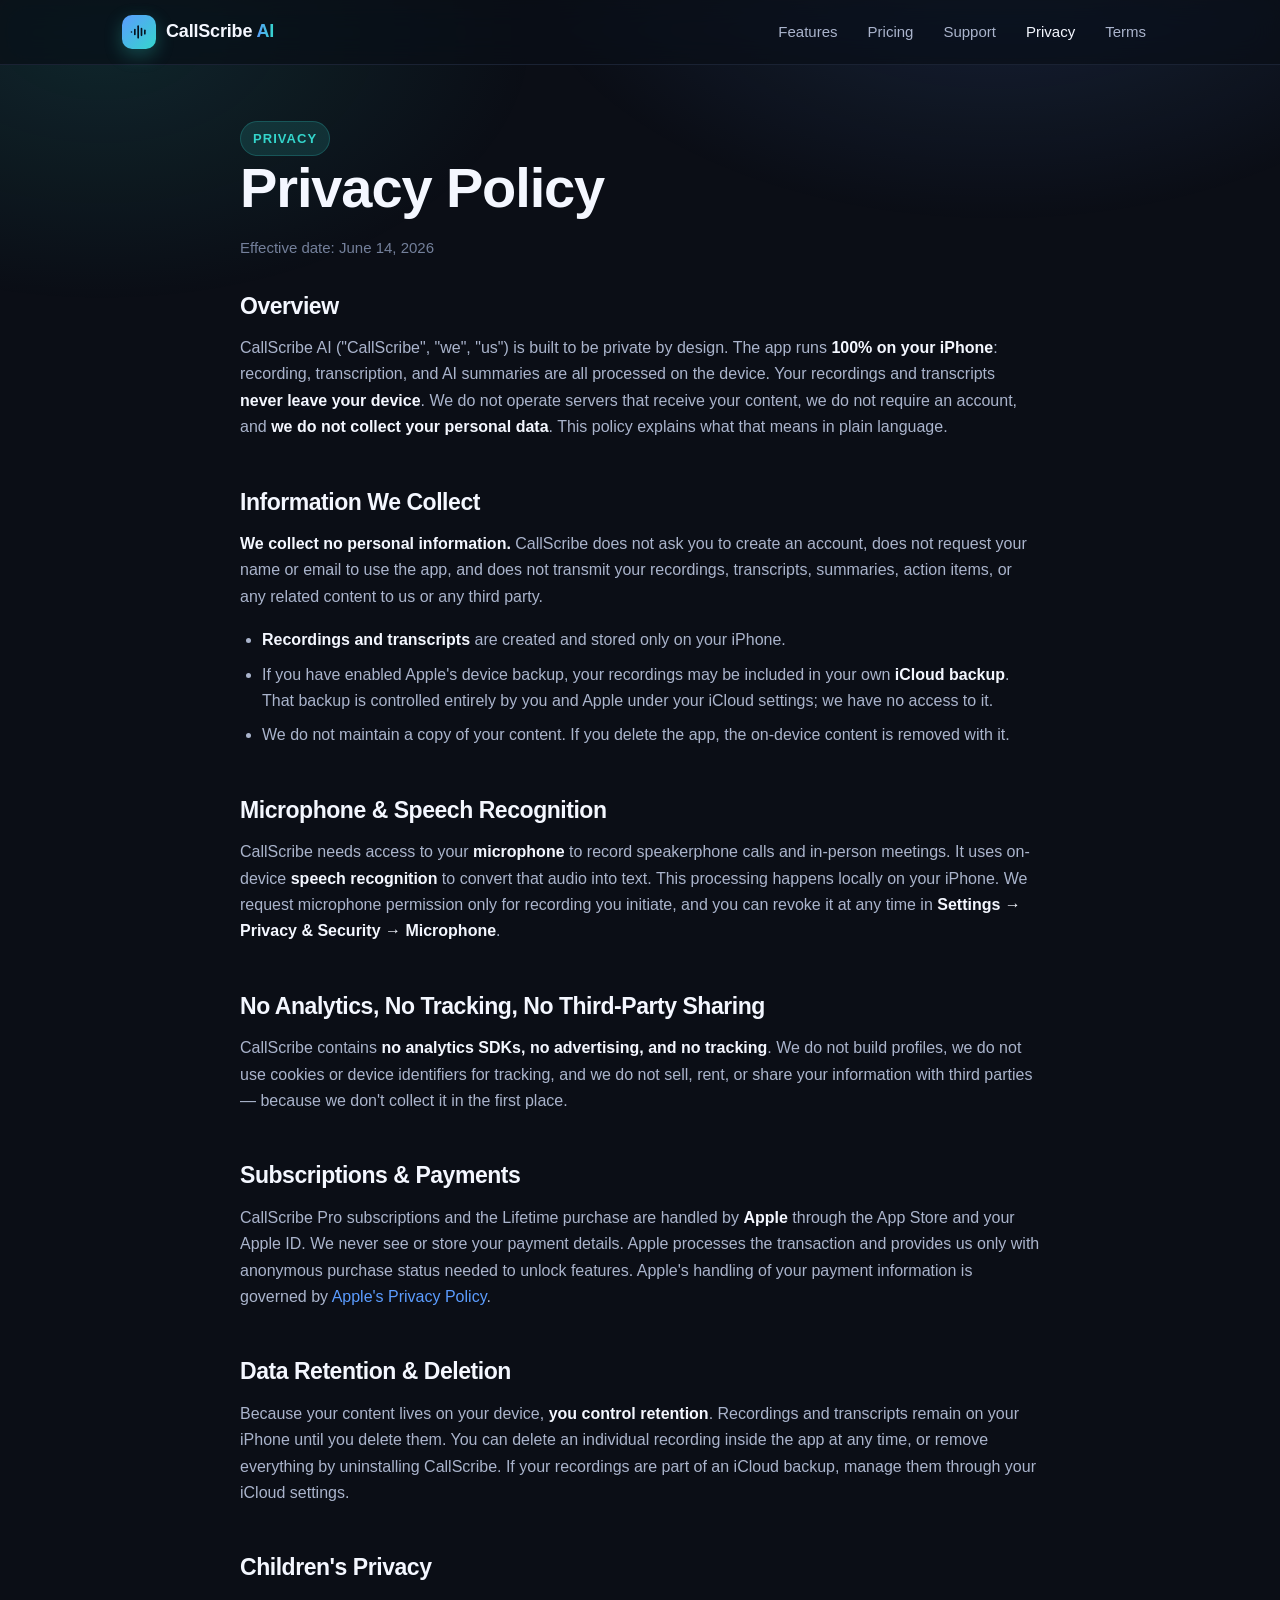
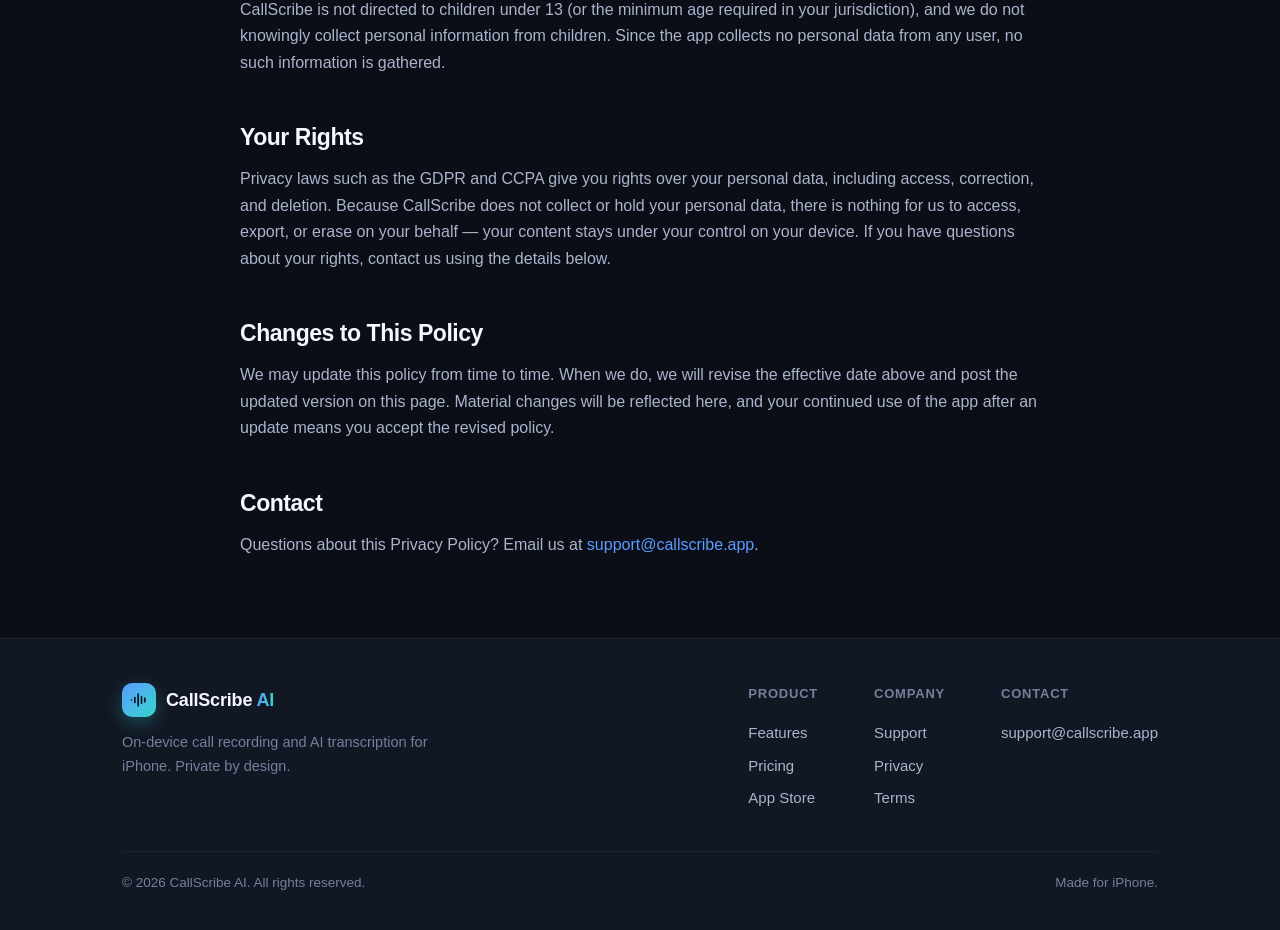
==== privacy.html @ 43c540bc "CallScribe AI — marketing, support, privacy & terms site Co-Authored-By: Claude Opus 4.8 (1M context" ====
<!DOCTYPE html>
<html lang="en">
<head>
  <meta charset="UTF-8" />
  <meta name="viewport" content="width=device-width, initial-scale=1" />
  <title>Privacy Policy — CallScribe AI</title>
  <meta name="description" content="CallScribe AI privacy policy. CallScribe is an on-device app that collects no data — recordings and transcripts never leave your iPhone." />
  <meta name="theme-color" content="#0b0e16" />
  <link rel="stylesheet" href="styles.css" />
</head>
<body>
  <header class="site-header">
    <div class="container nav">
      <a class="brand" href="index.html">
        <span class="logo-mark" aria-hidden="true">
          <svg viewBox="0 0 24 24" fill="none" stroke="#06121f" stroke-width="2" stroke-linecap="round"><line x1="3" y1="12" x2="3" y2="12"/><line x1="7" y1="9" x2="7" y2="15"/><line x1="11" y1="5" x2="11" y2="19"/><line x1="15" y1="8" x2="15" y2="16"/><line x1="19" y1="10" x2="19" y2="14"/></svg>
        </span>
        <span>CallScribe <span class="accent">AI</span></span>
      </a>
      <nav class="nav-links" aria-label="Primary">
        <a href="index.html#features">Features</a>
        <a href="index.html#pricing">Pricing</a>
        <a href="support.html">Support</a>
        <a href="privacy.html" class="active">Privacy</a>
        <a href="terms.html">Terms</a>
      </nav>
    </div>
  </header>

  <main>
    <div class="container">
      <article class="doc">
        <span class="eyebrow">Privacy</span>
        <h1>Privacy Policy</h1>
        <p class="eff-date">Effective date: June 14, 2026</p>

        <h2>Overview</h2>
        <p>
          CallScribe AI ("CallScribe", "we", "us") is built to be private by design. The app runs
          <strong>100% on your iPhone</strong>: recording, transcription, and AI summaries are all
          processed on the device. Your recordings and transcripts <strong>never leave your device</strong>.
          We do not operate servers that receive your content, we do not require an account, and
          <strong>we do not collect your personal data</strong>. This policy explains what that means in plain language.
        </p>

        <h2>Information We Collect</h2>
        <p>
          <strong>We collect no personal information.</strong> CallScribe does not ask you to create an
          account, does not request your name or email to use the app, and does not transmit your
          recordings, transcripts, summaries, action items, or any related content to us or any third party.
        </p>
        <ul>
          <li><strong>Recordings and transcripts</strong> are created and stored only on your iPhone.</li>
          <li>If you have enabled Apple's device backup, your recordings may be included in your own
            <strong>iCloud backup</strong>. That backup is controlled entirely by you and Apple under your
            iCloud settings; we have no access to it.</li>
          <li>We do not maintain a copy of your content. If you delete the app, the on-device content is removed with it.</li>
        </ul>

        <h2>Microphone &amp; Speech Recognition</h2>
        <p>
          CallScribe needs access to your <strong>microphone</strong> to record speakerphone calls and
          in-person meetings. It uses on-device <strong>speech recognition</strong> to convert that audio
          into text. This processing happens locally on your iPhone. We request microphone permission only
          for recording you initiate, and you can revoke it at any time in <strong>Settings → Privacy &amp;
          Security → Microphone</strong>.
        </p>

        <h2>No Analytics, No Tracking, No Third-Party Sharing</h2>
        <p>
          CallScribe contains <strong>no analytics SDKs, no advertising, and no tracking</strong>. We do not
          build profiles, we do not use cookies or device identifiers for tracking, and we do not sell, rent,
          or share your information with third parties — because we don't collect it in the first place.
        </p>

        <h2>Subscriptions &amp; Payments</h2>
        <p>
          CallScribe Pro subscriptions and the Lifetime purchase are handled by <strong>Apple</strong> through
          the App Store and your Apple ID. We never see or store your payment details. Apple processes the
          transaction and provides us only with anonymous purchase status needed to unlock features.
          Apple's handling of your payment information is governed by
          <a href="https://www.apple.com/legal/privacy/" target="_blank" rel="noopener">Apple's Privacy Policy</a>.
        </p>

        <h2>Data Retention &amp; Deletion</h2>
        <p>
          Because your content lives on your device, <strong>you control retention</strong>. Recordings and
          transcripts remain on your iPhone until you delete them. You can delete an individual recording
          inside the app at any time, or remove everything by uninstalling CallScribe. If your recordings are
          part of an iCloud backup, manage them through your iCloud settings.
        </p>

        <h2>Children's Privacy</h2>
        <p>
          CallScribe is not directed to children under 13 (or the minimum age required in your jurisdiction),
          and we do not knowingly collect personal information from children. Since the app collects no
          personal data from any user, no such information is gathered.
        </p>

        <h2>Your Rights</h2>
        <p>
          Privacy laws such as the GDPR and CCPA give you rights over your personal data, including access,
          correction, and deletion. Because CallScribe does not collect or hold your personal data, there is
          nothing for us to access, export, or erase on your behalf — your content stays under your control on
          your device. If you have questions about your rights, contact us using the details below.
        </p>

        <h2>Changes to This Policy</h2>
        <p>
          We may update this policy from time to time. When we do, we will revise the effective date above and
          post the updated version on this page. Material changes will be reflected here, and your continued use
          of the app after an update means you accept the revised policy.
        </p>

        <h2>Contact</h2>
        <p>
          Questions about this Privacy Policy? Email us at
          <a href="mailto:support@callscribe.app">support@callscribe.app</a>.
        </p>
      </article>
    </div>
  </main>

  <footer class="site-footer">
    <div class="container">
      <div class="footer-grid">
        <div class="footer-brand">
          <a class="brand" href="index.html">
            <span class="logo-mark" aria-hidden="true">
              <svg viewBox="0 0 24 24" fill="none" stroke="#06121f" stroke-width="2" stroke-linecap="round"><line x1="3" y1="12" x2="3" y2="12"/><line x1="7" y1="9" x2="7" y2="15"/><line x1="11" y1="5" x2="11" y2="19"/><line x1="15" y1="8" x2="15" y2="16"/><line x1="19" y1="10" x2="19" y2="14"/></svg>
            </span>
            <span>CallScribe <span class="accent">AI</span></span>
          </a>
          <p>On-device call recording and AI transcription for iPhone. Private by design.</p>
        </div>
        <div class="footer-links">
          <div class="footer-col">
            <h4>Product</h4>
            <a href="index.html#features">Features</a>
            <a href="index.html#pricing">Pricing</a>
            <a href="#">App Store</a>
          </div>
          <div class="footer-col">
            <h4>Company</h4>
            <a href="support.html">Support</a>
            <a href="privacy.html">Privacy</a>
            <a href="terms.html">Terms</a>
          </div>
          <div class="footer-col">
            <h4>Contact</h4>
            <a href="mailto:support@callscribe.app">support@callscribe.app</a>
          </div>
        </div>
      </div>
      <div class="footer-bottom">
        <span>&copy; 2026 CallScribe AI. All rights reserved.</span>
        <span>Made for iPhone.</span>
      </div>
    </div>
  </footer>
</body>
</html>
---- styles.css ----
/* CallScribe AI — shared stylesheet
   Dark, premium theme. Self-contained, no external dependencies. */

:root {
  --bg: #0b0e16;
  --bg-elev: #121724;
  --bg-elev-2: #161d2e;
  --border: #222b40;
  --border-soft: #1a2233;
  --text: #f4f7ff;
  --text-dim: #aab4cc;
  --text-faint: #74809b;
  --blue: #5b9cff;
  --teal: #34d6cc;
  --blue-soft: rgba(91, 156, 255, 0.14);
  --teal-soft: rgba(52, 214, 204, 0.14);
  --shadow: 0 18px 50px rgba(0, 0, 0, 0.45);
  --radius: 16px;
  --radius-sm: 11px;
  --maxw: 1080px;
  --font: -apple-system, BlinkMacSystemFont, "Segoe UI", Roboto, Helvetica,
    Arial, "Apple Color Emoji", "Segoe UI Emoji", sans-serif;
}

* {
  box-sizing: border-box;
}

html {
  scroll-behavior: smooth;
}

body {
  margin: 0;
  font-family: var(--font);
  background: var(--bg);
  color: var(--text);
  line-height: 1.65;
  font-size: 17px;
  -webkit-font-smoothing: antialiased;
  text-rendering: optimizeLegibility;
}

/* Ambient background glow */
body::before {
  content: "";
  position: fixed;
  inset: 0;
  z-index: -1;
  background:
    radial-gradient(700px 420px at 78% -8%, rgba(91, 156, 255, 0.16), transparent 70%),
    radial-gradient(620px 380px at 8% 4%, rgba(52, 214, 204, 0.12), transparent 70%);
  pointer-events: none;
}

a {
  color: var(--blue);
  text-decoration: none;
}

a:hover {
  text-decoration: underline;
}

img,
svg {
  vertical-align: middle;
}

.container {
  width: 100%;
  max-width: var(--maxw);
  margin: 0 auto;
  padding: 0 22px;
}

/* ---------- Header / nav ---------- */
.site-header {
  position: sticky;
  top: 0;
  z-index: 50;
  backdrop-filter: saturate(160%) blur(14px);
  -webkit-backdrop-filter: saturate(160%) blur(14px);
  background: rgba(11, 14, 22, 0.72);
  border-bottom: 1px solid var(--border-soft);
}

.nav {
  display: flex;
  align-items: center;
  justify-content: space-between;
  gap: 16px;
  height: 64px;
}

.brand {
  display: inline-flex;
  align-items: center;
  gap: 10px;
  font-weight: 700;
  font-size: 18px;
  color: var(--text);
  letter-spacing: -0.01em;
}

.brand:hover {
  text-decoration: none;
}

.brand .logo-mark {
  display: inline-flex;
  width: 34px;
  height: 34px;
  align-items: center;
  justify-content: center;
  border-radius: 10px;
  background: linear-gradient(135deg, var(--blue), var(--teal));
  box-shadow: 0 6px 18px rgba(52, 214, 204, 0.28);
}

.brand .logo-mark svg {
  width: 20px;
  height: 20px;
}

.brand .accent {
  background: linear-gradient(90deg, var(--blue), var(--teal));
  -webkit-background-clip: text;
  background-clip: text;
  -webkit-text-fill-color: transparent;
}

.nav-links {
  display: flex;
  align-items: center;
  gap: 6px;
  flex-wrap: wrap;
}

.nav-links a {
  color: var(--text-dim);
  font-size: 15px;
  font-weight: 500;
  padding: 8px 12px;
  border-radius: 9px;
}

.nav-links a:hover {
  color: var(--text);
  background: var(--bg-elev);
  text-decoration: none;
}

.nav-links a.active {
  color: var(--text);
}

/* ---------- Buttons ---------- */
.btn {
  display: inline-flex;
  align-items: center;
  gap: 9px;
  padding: 13px 22px;
  border-radius: 12px;
  font-weight: 600;
  font-size: 16px;
  border: 1px solid transparent;
  cursor: pointer;
  transition: transform 0.12s ease, box-shadow 0.2s ease, background 0.2s ease;
}

.btn:hover {
  text-decoration: none;
  transform: translateY(-1px);
}

.btn-primary {
  background: linear-gradient(135deg, var(--blue), var(--teal));
  color: #06121f;
  box-shadow: 0 10px 30px rgba(91, 156, 255, 0.32);
}

.btn-primary:hover {
  box-shadow: 0 14px 38px rgba(52, 214, 204, 0.4);
}

.btn-ghost {
  background: var(--bg-elev);
  border-color: var(--border);
  color: var(--text);
}

.btn-ghost:hover {
  border-color: var(--blue);
}

.btn .store-svg {
  width: 20px;
  height: 20px;
}

/* ---------- Sections ---------- */
section {
  padding: 72px 0;
}

.section-tight {
  padding: 48px 0;
}

.eyebrow {
  display: inline-flex;
  align-items: center;
  gap: 8px;
  font-size: 13px;
  font-weight: 700;
  letter-spacing: 0.08em;
  text-transform: uppercase;
  color: var(--teal);
  background: var(--teal-soft);
  border: 1px solid rgba(52, 214, 204, 0.22);
  padding: 6px 12px;
  border-radius: 999px;
}

h1,
h2,
h3 {
  letter-spacing: -0.02em;
  line-height: 1.15;
  margin: 0 0 14px;
}

h1 {
  font-size: clamp(34px, 6vw, 56px);
  font-weight: 800;
}

h2 {
  font-size: clamp(26px, 4vw, 36px);
  font-weight: 750;
}

h3 {
  font-size: 19px;
  font-weight: 700;
}

.lead {
  font-size: clamp(17px, 2.2vw, 20px);
  color: var(--text-dim);
  max-width: 640px;
}

.section-head {
  max-width: 680px;
  margin: 0 auto 44px;
  text-align: center;
}

.section-head .lead {
  margin: 0 auto;
}

/* ---------- Hero ---------- */
.hero {
  padding: 88px 0 64px;
  text-align: center;
}

.hero .gradient-text {
  background: linear-gradient(90deg, var(--blue), var(--teal));
  -webkit-background-clip: text;
  background-clip: text;
  -webkit-text-fill-color: transparent;
}

.hero .lead {
  margin: 0 auto 30px;
}

.hero-cta {
  display: flex;
  gap: 14px;
  justify-content: center;
  flex-wrap: wrap;
  margin-bottom: 16px;
}

.hero-note {
  font-size: 14px;
  color: var(--text-faint);
}

/* Waveform decoration */
.waveform-deco {
  display: flex;
  align-items: center;
  justify-content: center;
  gap: 5px;
  height: 56px;
  margin: 36px auto 0;
  max-width: 420px;
}

.waveform-deco span {
  width: 5px;
  border-radius: 999px;
  background: linear-gradient(180deg, var(--blue), var(--teal));
  opacity: 0.85;
}

/* ---------- Trust / Private by design ---------- */
.trust {
  background:
    linear-gradient(180deg, rgba(91, 156, 255, 0.05), rgba(52, 214, 204, 0.03));
  border-top: 1px solid var(--border-soft);
  border-bottom: 1px solid var(--border-soft);
}

.trust-grid {
  display: grid;
  grid-template-columns: repeat(auto-fit, minmax(220px, 1fr));
  gap: 18px;
  margin-top: 8px;
}

.trust-card {
  background: var(--bg-elev);
  border: 1px solid var(--border);
  border-radius: var(--radius);
  padding: 24px;
}

.trust-card .icon-badge {
  margin-bottom: 14px;
}

/* ---------- Icon badge ---------- */
.icon-badge {
  display: inline-flex;
  width: 46px;
  height: 46px;
  align-items: center;
  justify-content: center;
  border-radius: 12px;
  background: var(--blue-soft);
  border: 1px solid rgba(91, 156, 255, 0.22);
  color: var(--blue);
}

.icon-badge.teal {
  background: var(--teal-soft);
  border-color: rgba(52, 214, 204, 0.22);
  color: var(--teal);
}

.icon-badge svg {
  width: 24px;
  height: 24px;
}

/* ---------- Features grid ---------- */
.features-grid {
  display: grid;
  grid-template-columns: repeat(auto-fill, minmax(280px, 1fr));
  gap: 18px;
}

.feature-card {
  background: var(--bg-elev);
  border: 1px solid var(--border);
  border-radius: var(--radius);
  padding: 24px;
  transition: border-color 0.2s ease, transform 0.15s ease;
}

.feature-card:hover {
  border-color: rgba(91, 156, 255, 0.45);
  transform: translateY(-2px);
}

.feature-card .icon-badge {
  margin-bottom: 14px;
}

.feature-card h3 {
  margin-bottom: 6px;
}

.feature-card p {
  color: var(--text-dim);
  margin: 0;
  font-size: 15.5px;
}

/* ---------- Pricing ---------- */
.pricing-grid {
  display: grid;
  grid-template-columns: repeat(auto-fit, minmax(250px, 1fr));
  gap: 20px;
  align-items: stretch;
}

.price-card {
  position: relative;
  background: var(--bg-elev);
  border: 1px solid var(--border);
  border-radius: var(--radius);
  padding: 28px 24px;
  display: flex;
  flex-direction: column;
}

.price-card.featured {
  border-color: var(--teal);
  box-shadow: 0 0 0 1px rgba(52, 214, 204, 0.35), var(--shadow);
  background: linear-gradient(180deg, var(--bg-elev-2), var(--bg-elev));
}

.price-badge {
  position: absolute;
  top: -12px;
  left: 50%;
  transform: translateX(-50%);
  background: linear-gradient(135deg, var(--blue), var(--teal));
  color: #06121f;
  font-size: 12px;
  font-weight: 700;
  letter-spacing: 0.04em;
  text-transform: uppercase;
  padding: 5px 14px;
  border-radius: 999px;
  white-space: nowrap;
}

.price-card .plan-name {
  font-size: 15px;
  font-weight: 700;
  color: var(--text-dim);
  text-transform: uppercase;
  letter-spacing: 0.05em;
}

.price-card .price {
  font-size: 38px;
  font-weight: 800;
  margin: 12px 0 2px;
  letter-spacing: -0.02em;
}

.price-card .price span {
  font-size: 16px;
  font-weight: 600;
  color: var(--text-faint);
}

.price-card .price-sub {
  color: var(--teal);
  font-size: 14.5px;
  font-weight: 600;
  margin-bottom: 6px;
  min-height: 21px;
}

.price-card p.note {
  color: var(--text-dim);
  font-size: 14.5px;
  margin: 4px 0 0;
}

/* ---------- FAQ teaser & accordion ---------- */
.faq-list {
  max-width: 760px;
  margin: 0 auto;
  display: flex;
  flex-direction: column;
  gap: 12px;
}

details.faq {
  background: var(--bg-elev);
  border: 1px solid var(--border);
  border-radius: var(--radius-sm);
  padding: 4px 20px;
  transition: border-color 0.2s ease;
}

details.faq[open] {
  border-color: rgba(91, 156, 255, 0.4);
}

details.faq summary {
  list-style: none;
  cursor: pointer;
  font-weight: 650;
  font-size: 16.5px;
  padding: 16px 0;
  display: flex;
  align-items: center;
  justify-content: space-between;
  gap: 12px;
}

details.faq summary::-webkit-details-marker {
  display: none;
}

details.faq summary::after {
  content: "+";
  font-size: 22px;
  font-weight: 400;
  color: var(--teal);
  line-height: 1;
  transition: transform 0.2s ease;
}

details.faq[open] summary::after {
  content: "\2212"; /* minus */
}

details.faq .faq-body {
  color: var(--text-dim);
  padding: 0 0 18px;
  font-size: 15.5px;
}

details.faq .faq-body p:first-child {
  margin-top: 0;
}

details.faq .faq-body p:last-child {
  margin-bottom: 0;
}

/* ---------- Callout / fine print ---------- */
.callout {
  background: var(--bg-elev);
  border: 1px solid var(--border);
  border-left: 3px solid var(--blue);
  border-radius: var(--radius-sm);
  padding: 18px 20px;
  color: var(--text-dim);
  font-size: 14.5px;
  margin: 28px auto 0;
  max-width: 760px;
}

.callout strong {
  color: var(--text);
}

.center {
  text-align: center;
}

.mt-24 {
  margin-top: 24px;
}

/* ---------- Legal / document pages ---------- */
.doc {
  max-width: 800px;
  margin: 0 auto;
  padding: 56px 0 40px;
}

.doc .eff-date {
  color: var(--text-faint);
  font-size: 15px;
  margin-bottom: 8px;
}

.doc h2 {
  font-size: 23px;
  margin-top: 40px;
  padding-top: 8px;
}

.doc h2:first-of-type {
  margin-top: 24px;
}

.doc p,
.doc li {
  color: var(--text-dim);
  font-size: 16px;
}

.doc ul {
  padding-left: 22px;
}

.doc li {
  margin-bottom: 8px;
}

.doc strong {
  color: var(--text);
}

.doc a {
  word-break: break-word;
}

/* ---------- Support page bits ---------- */
.contact-card {
  background: linear-gradient(180deg, var(--bg-elev-2), var(--bg-elev));
  border: 1px solid var(--border);
  border-radius: var(--radius);
  padding: 28px;
  max-width: 760px;
  margin: 0 auto 36px;
  display: flex;
  gap: 20px;
  align-items: center;
  flex-wrap: wrap;
}

.contact-card .icon-badge {
  flex-shrink: 0;
}

.contact-card .contact-text {
  flex: 1;
  min-width: 220px;
}

.contact-card .contact-text p {
  margin: 4px 0 0;
  color: var(--text-dim);
  font-size: 15px;
}

.contact-card a.email {
  font-size: 19px;
  font-weight: 700;
}

/* ---------- Footer ---------- */
.site-footer {
  border-top: 1px solid var(--border-soft);
  background: var(--bg-elev);
  padding: 44px 0 36px;
  margin-top: 24px;
}

.footer-grid {
  display: flex;
  justify-content: space-between;
  gap: 28px;
  flex-wrap: wrap;
  align-items: flex-start;
}

.footer-brand {
  max-width: 320px;
}

.footer-brand p {
  color: var(--text-faint);
  font-size: 14.5px;
  margin: 12px 0 0;
}

.footer-links {
  display: flex;
  gap: 56px;
  flex-wrap: wrap;
}

.footer-col h4 {
  font-size: 13px;
  letter-spacing: 0.06em;
  text-transform: uppercase;
  color: var(--text-faint);
  margin: 0 0 12px;
}

.footer-col a {
  display: block;
  color: var(--text-dim);
  font-size: 15px;
  padding: 4px 0;
}

.footer-col a:hover {
  color: var(--text);
}

.footer-bottom {
  margin-top: 36px;
  padding-top: 20px;
  border-top: 1px solid var(--border-soft);
  color: var(--text-faint);
  font-size: 13.5px;
  display: flex;
  justify-content: space-between;
  flex-wrap: wrap;
  gap: 10px;
}

/* ---------- Responsive ---------- */
@media (max-width: 640px) {
  body {
    font-size: 16px;
  }

  section {
    padding: 56px 0;
  }

  .hero {
    padding: 60px 0 48px;
  }

  .nav-links {
    gap: 2px;
  }

  .nav-links a {
    padding: 8px 9px;
    font-size: 14px;
  }

  .footer-links {
    gap: 40px;
  }
}
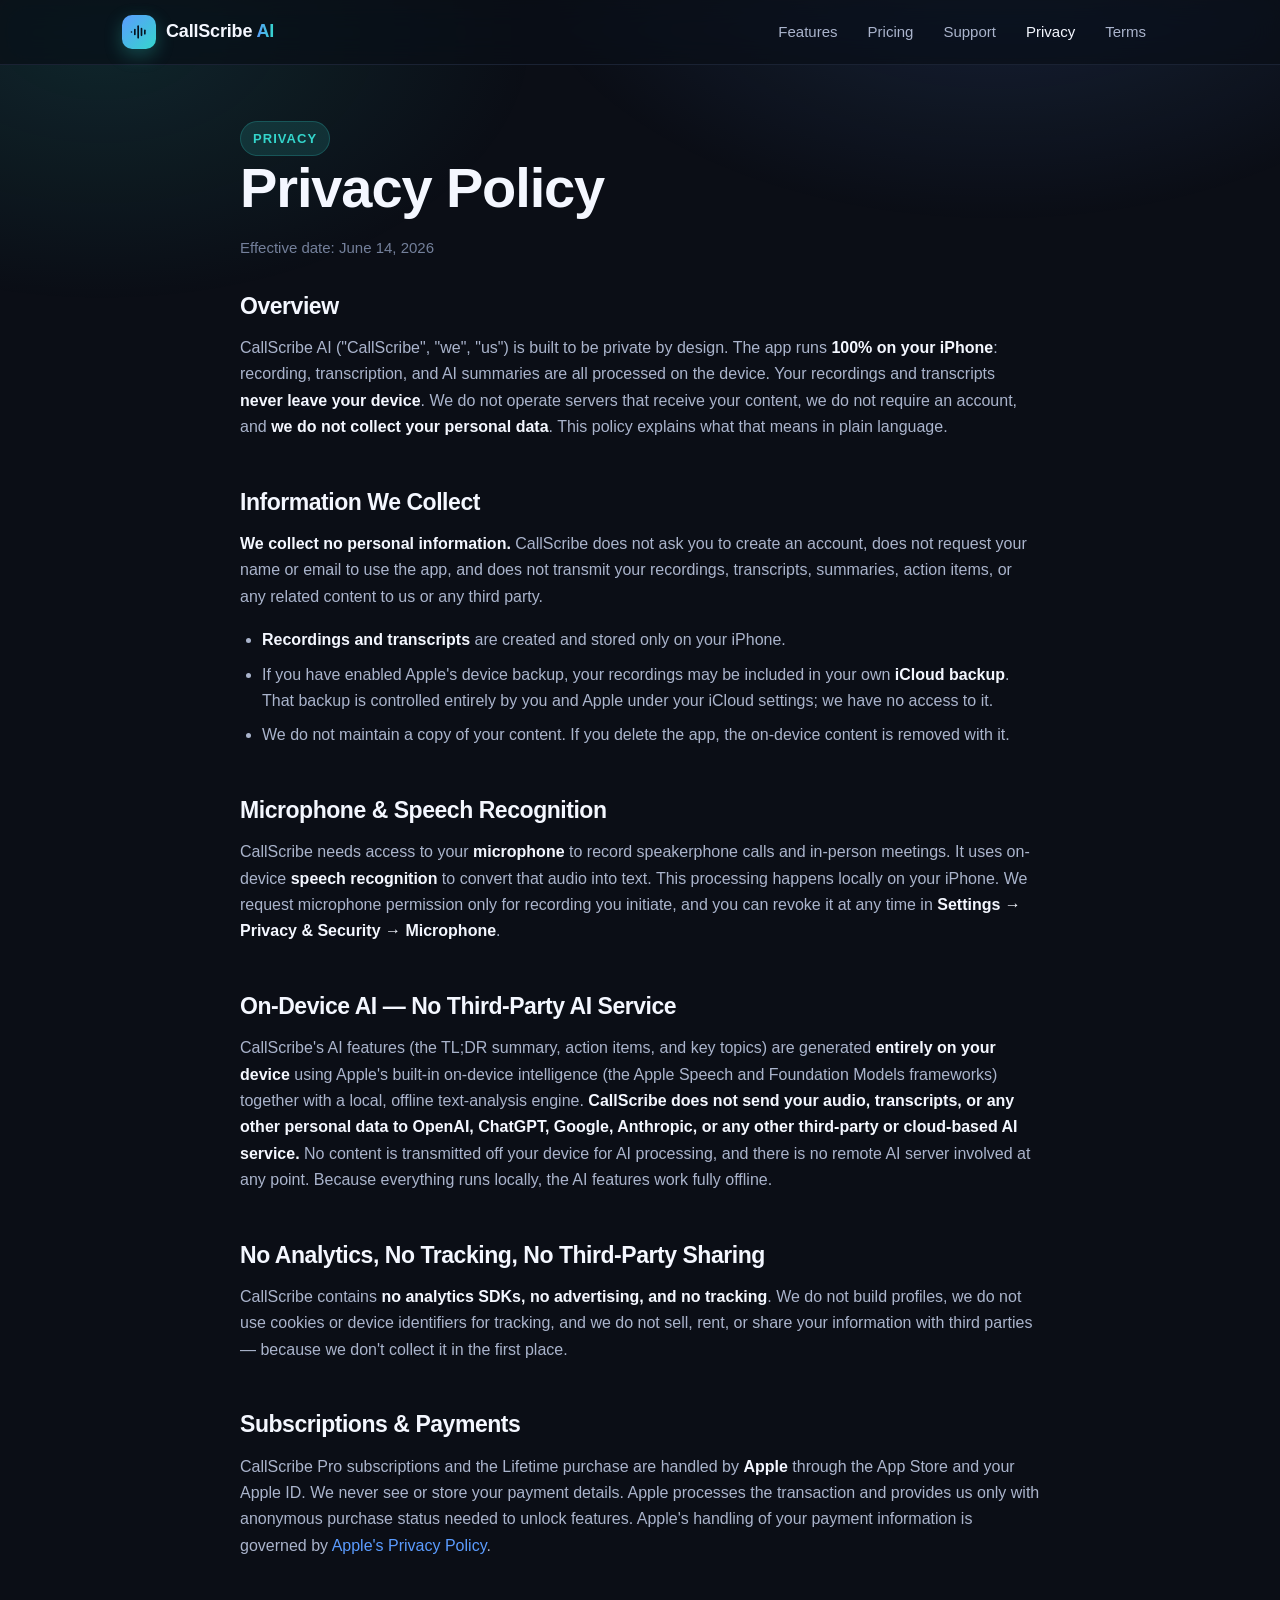
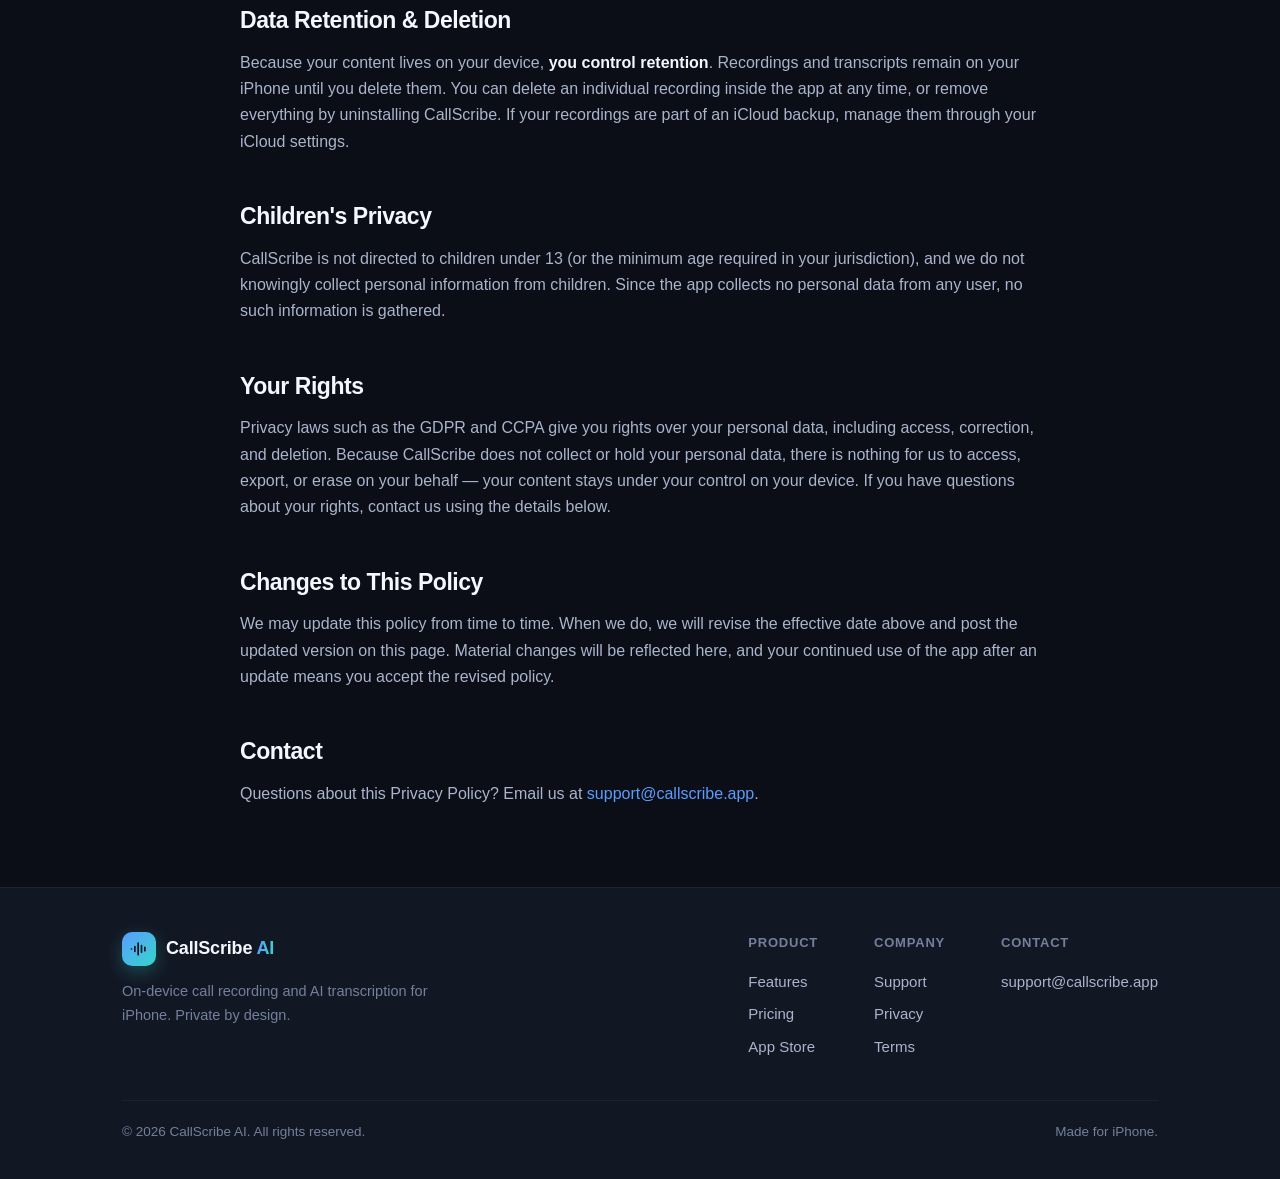
==== commit 4af9f527: "privacy: add explicit On-Device AI / no third-party AI service section Addresses App Store review 5." ====
--- a/privacy.html
+++ b/privacy.html
@@ -64,6 +64,18 @@
           into text. This processing happens locally on your iPhone. We request microphone permission only
           for recording you initiate, and you can revoke it at any time in <strong>Settings → Privacy &amp;
           Security → Microphone</strong>.
+        </p>
+
+        <h2>On-Device AI — No Third-Party AI Service</h2>
+        <p>
+          CallScribe's AI features (the TL;DR summary, action items, and key topics) are generated
+          <strong>entirely on your device</strong> using Apple's built-in on-device intelligence
+          (the Apple Speech and Foundation Models frameworks) together with a local, offline
+          text-analysis engine. <strong>CallScribe does not send your audio, transcripts, or any
+          other personal data to OpenAI, ChatGPT, Google, Anthropic, or any other third-party or
+          cloud-based AI service.</strong> No content is transmitted off your device for AI
+          processing, and there is no remote AI server involved at any point. Because everything runs
+          locally, the AI features work fully offline.
         </p>
 
         <h2>No Analytics, No Tracking, No Third-Party Sharing</h2>
